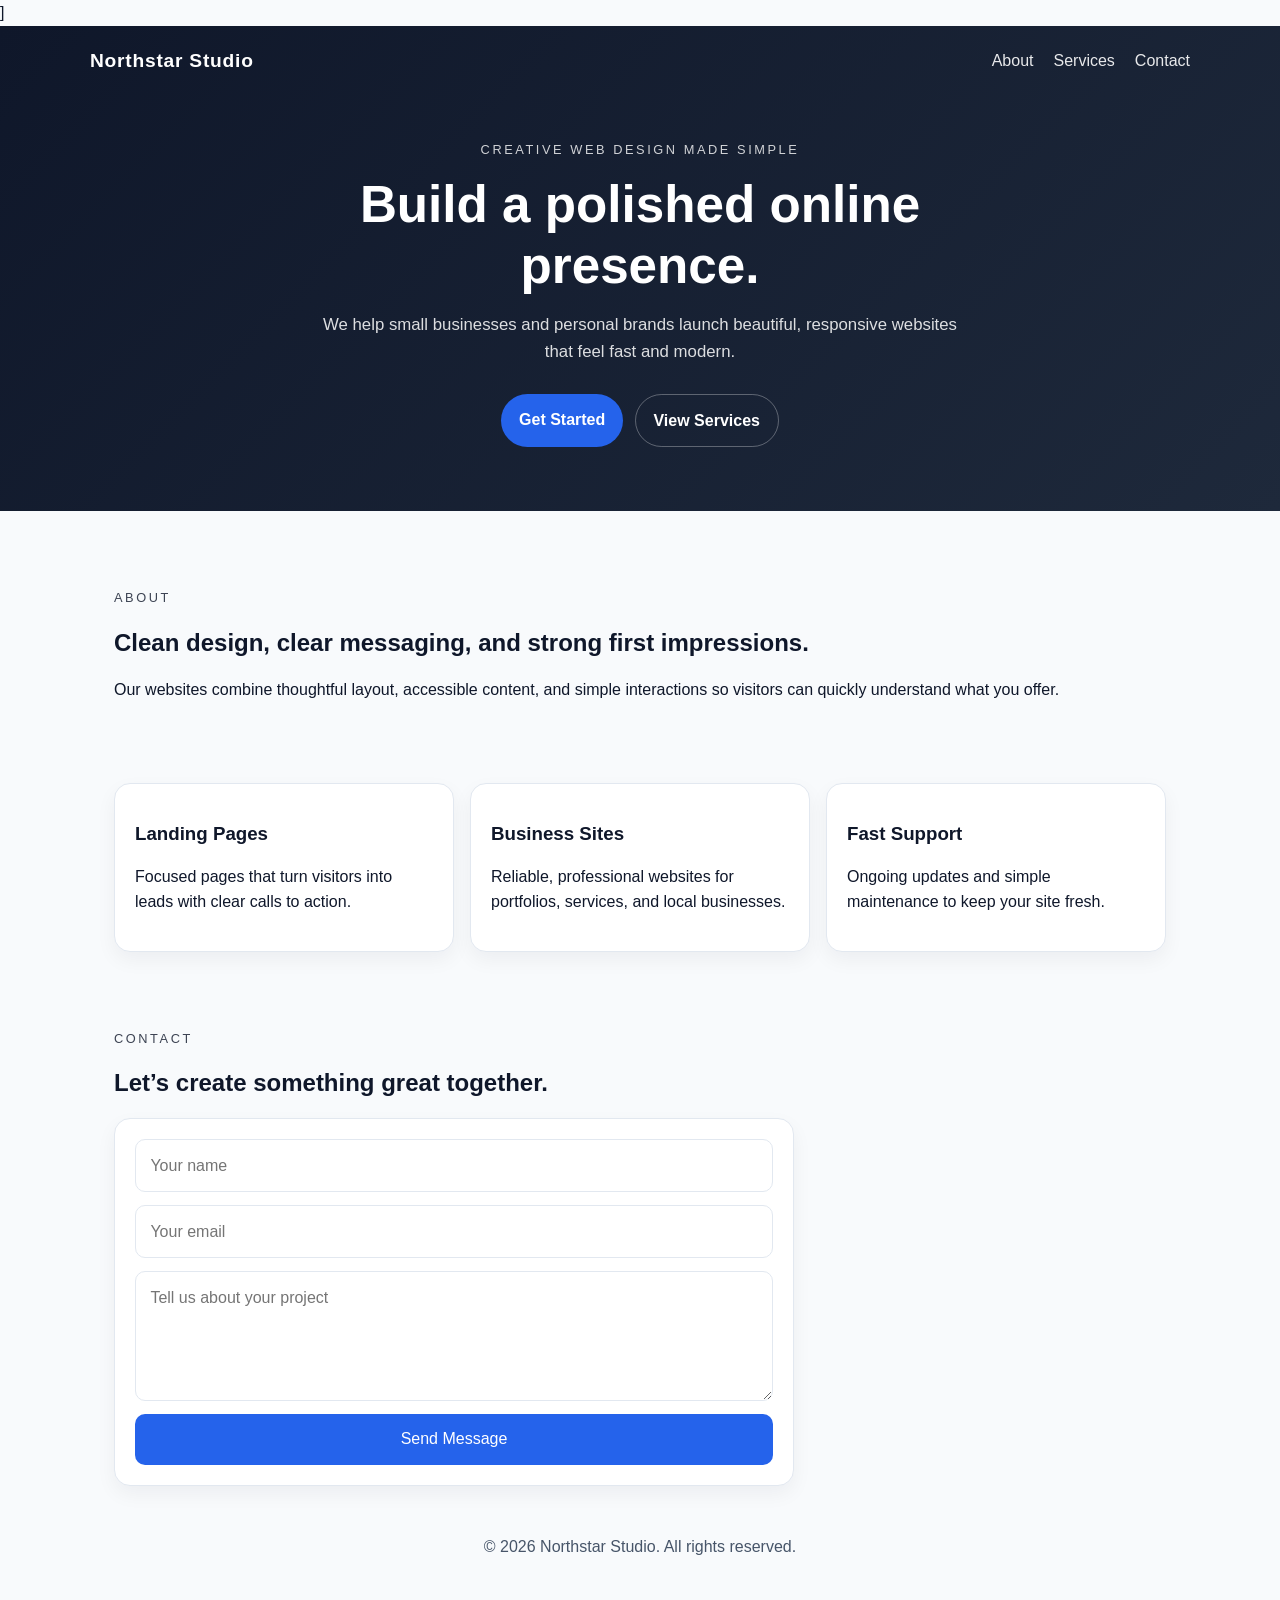
==== mypage.html @ 4d25b020 "firstcommit" ====
<!DOCTYPE html>
<html lang="en">
<head>
  <meta charset="UTF-8" />
  <meta name="viewport" content="width=device-width, initial-scale=1.0" />
  <title>Northstar Studio</title>
  <meta name="description" content="A basic static website demo with modern styling and simple interaction." />
  <link rel="stylesheet" href="style.css" />
  <script src="script.js" defer></script>
</head>
<body>
]  <header class="hero">
    <nav class="navbar">
      <a class="brand" href="#">Northstar Studio</a>
      <button class="menu-toggle" id="menuToggle" aria-label="Toggle navigation" aria-expanded="false">☰</button>
      <ul class="nav-links" id="navLinks">
        <li><a href="#about">About</a></li>
        <li><a href="#services">Services</a></li>
        <li><a href="#contact">Contact</a></li>
      </ul>
    </nav>

    <div class="hero-content">
      <p class="eyebrow">Creative web design made simple</p>
      <h1>Build a polished online presence.</h1>
      <p class="lead">We help small businesses and personal brands launch beautiful, responsive websites that feel fast and modern.</p>
      <div class="hero-actions">
        <a class="button primary" href="#contact">Get Started</a>
        <a class="button secondary" href="#services">View Services</a>
      </div>
    </div>
  </header>

  <main>
    <section id="about" class="section">
      <div class="section-heading">
        <p class="eyebrow">About</p>
        <h2>Clean design, clear messaging, and strong first impressions.</h2>
      </div>
      <p>Our websites combine thoughtful layout, accessible content, and simple interactions so visitors can quickly understand what you offer.</p>
    </section>

    <section id="services" class="section cards">
      <article class="card">
        <h3>Landing Pages</h3>
        <p>Focused pages that turn visitors into leads with clear calls to action.</p>
      </article>
      <article class="card">
        <h3>Business Sites</h3>
        <p>Reliable, professional websites for portfolios, services, and local businesses.</p>
      </article>
      <article class="card">
        <h3>Fast Support</h3>
        <p>Ongoing updates and simple maintenance to keep your site fresh.</p>
      </article>
    </section>

    <section id="contact" class="section contact">
      <div class="section-heading">
        <p class="eyebrow">Contact</p>
        <h2>Let’s create something great together.</h2>
      </div>
      <form class="contact-form">
        <input type="text" placeholder="Your name" />
        <input type="email" placeholder="Your email" />
        <textarea rows="4" placeholder="Tell us about your project"></textarea>
        <button type="submit">Send Message</button>
      </form>
    </section>
  </main>

  <footer>
    <p>© <span id="year"></span> Northstar Studio. All rights reserved.</p>
  </footer>
</body>
</html>
---- style.css ----
:root {
  --bg: #0f172a;
  --panel: #ffffff;
  --text: #0f172a;
  --muted: #475569;
  --accent: #2563eb;
  --accent-dark: #1d4ed8;
  --border: #e2e8f0;
}

* {
  box-sizing: border-box;
}

body {
  margin: 0;
  font-family: "Segoe UI", Tahoma, Geneva, Verdana, sans-serif;
  line-height: 1.6;
  color: var(--text);
  background: #f8fafc;
}

a {
  color: inherit;
  text-decoration: none;
}

.hero {
  background: linear-gradient(135deg, var(--bg), #1e293b);
  color: white;
  padding: 1.25rem 1.5rem 4rem;
}

.navbar {
  max-width: 1100px;
  margin: 0 auto;
  display: flex;
  align-items: center;
  justify-content: space-between;
  gap: 1rem;
}

.brand {
  font-size: 1.2rem;
  font-weight: 700;
  letter-spacing: 0.04em;
}

.nav-links {
  display: flex;
  gap: 1.25rem;
  list-style: none;
  margin: 0;
  padding: 0;
}

.nav-links a {
  color: rgba(255,255,255,0.9);
}

.menu-toggle {
  display: none;
  background: transparent;
  color: white;
  border: 0;
  font-size: 1.5rem;
  cursor: pointer;
}

.hero-content {
  max-width: 760px;
  margin: 4rem auto 0;
  text-align: center;
}

.eyebrow {
  text-transform: uppercase;
  letter-spacing: 0.2em;
  font-size: 0.8rem;
  opacity: 0.8;
}

h1, h2, h3 {
  line-height: 1.2;
}

.hero h1 {
  font-size: clamp(2rem, 4vw, 3.3rem);
  margin: 0.2rem 0 1rem;
}

.lead {
  font-size: 1.05rem;
  color: rgba(255,255,255,0.85);
  max-width: 640px;
  margin: 0 auto 1.75rem;
}

.hero-actions {
  display: flex;
  justify-content: center;
  flex-wrap: wrap;
  gap: 0.75rem;
}

.button {
  display: inline-block;
  padding: 0.8rem 1.1rem;
  border-radius: 999px;
  font-weight: 600;
}

.button.primary {
  background: var(--accent);
  color: white;
}

.button.primary:hover {
  background: var(--accent-dark);
}

.button.secondary {
  border: 1px solid rgba(255,255,255,0.3);
  color: white;
}

.section {
  max-width: 1100px;
  margin: 0 auto;
  padding: 4rem 1.5rem 0;
}

.section-heading {
  margin-bottom: 1rem;
}

.cards {
  display: grid;
  grid-template-columns: repeat(3, minmax(0, 1fr));
  gap: 1rem;
}

.card, .contact-form {
  background: var(--panel);
  border: 1px solid var(--border);
  border-radius: 16px;
  padding: 1.25rem;
  box-shadow: 0 8px 20px rgba(15, 23, 42, 0.05);
}

.contact-form {
  display: grid;
  gap: 0.8rem;
  max-width: 680px;
}

input, textarea, button {
  font: inherit;
}

input, textarea {
  border: 1px solid var(--border);
  padding: 0.8rem 0.9rem;
  border-radius: 10px;
}

.contact-form button {
  border: 0;
  background: var(--accent);
  color: white;
  padding: 0.8rem 1rem;
  border-radius: 10px;
  cursor: pointer;
}

footer {
  text-align: center;
  padding: 2rem 1rem 3rem;
  color: var(--muted);
}

@media (max-width: 760px) {
  .menu-toggle {
    display: inline-block;
  }

  .nav-links {
    display: none;
    position: absolute;
    top: 3.8rem;
    right: 1.5rem;
    background: white;
    color: var(--text);
    flex-direction: column;
    padding: 0.8rem;
    border-radius: 12px;
    box-shadow: 0 6px 16px rgba(15, 23, 42, 0.12);
  }

  .nav-links.active {
    display: flex;
  }

  .cards {
    grid-template-columns: 1fr;
  }
}
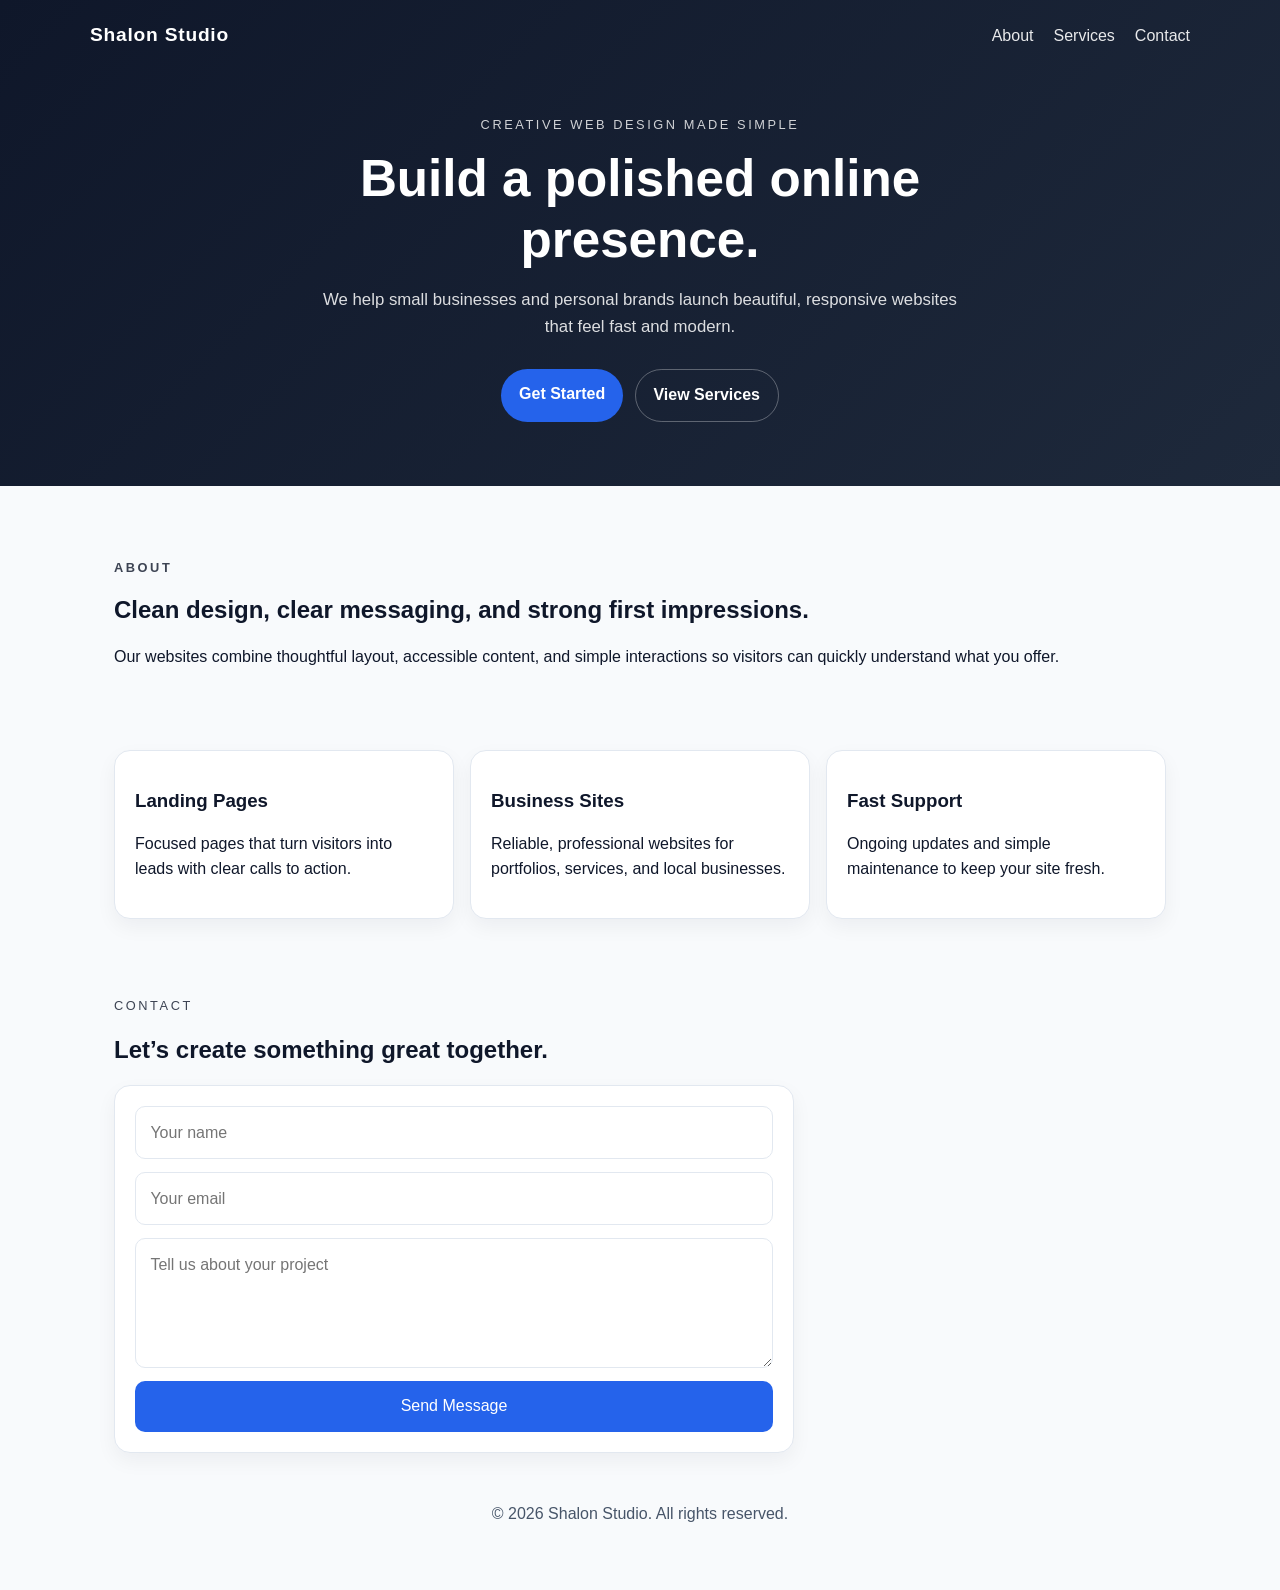
==== commit 3fe428af: "1st commit" ====
--- a/mypage.html
+++ b/mypage.html
@@ -3,15 +3,15 @@
 <head>
   <meta charset="UTF-8" />
   <meta name="viewport" content="width=device-width, initial-scale=1.0" />
-  <title>Northstar Studio</title>
+  <title>Shalon Studio</title
   <meta name="description" content="A basic static website demo with modern styling and simple interaction." />
   <link rel="stylesheet" href="style.css" />
   <script src="script.js" defer></script>
 </head>
 <body>
-]  <header class="hero">
+  <header class="hero">
     <nav class="navbar">
-      <a class="brand" href="#">Northstar Studio</a>
+      <a class="brand" href="#">Shalon Studio</a>
       <button class="menu-toggle" id="menuToggle" aria-label="Toggle navigation" aria-expanded="false">☰</button>
       <ul class="nav-links" id="navLinks">
         <li><a href="#about">About</a></li>
@@ -19,7 +19,6 @@
         <li><a href="#contact">Contact</a></li>
       </ul>
     </nav>
-
     <div class="hero-content">
       <p class="eyebrow">Creative web design made simple</p>
       <h1>Build a polished online presence.</h1>
@@ -30,16 +29,14 @@
       </div>
     </div>
   </header>
-
   <main>
     <section id="about" class="section">
       <div class="section-heading">
-        <p class="eyebrow">About</p>
+        <h1 class="eyebrow">About</h1>
         <h2>Clean design, clear messaging, and strong first impressions.</h2>
       </div>
       <p>Our websites combine thoughtful layout, accessible content, and simple interactions so visitors can quickly understand what you offer.</p>
     </section>
-
     <section id="services" class="section cards">
       <article class="card">
         <h3>Landing Pages</h3>
@@ -54,7 +51,6 @@
         <p>Ongoing updates and simple maintenance to keep your site fresh.</p>
       </article>
     </section>
-
     <section id="contact" class="section contact">
       <div class="section-heading">
         <p class="eyebrow">Contact</p>
@@ -68,9 +64,8 @@
       </form>
     </section>
   </main>
-
   <footer>
-    <p>© <span id="year"></span> Northstar Studio. All rights reserved.</p>
+    <p>© <span id="year"></span> Shalon Studio. All rights reserved.</p>
   </footer>
 </body>
 </html>
